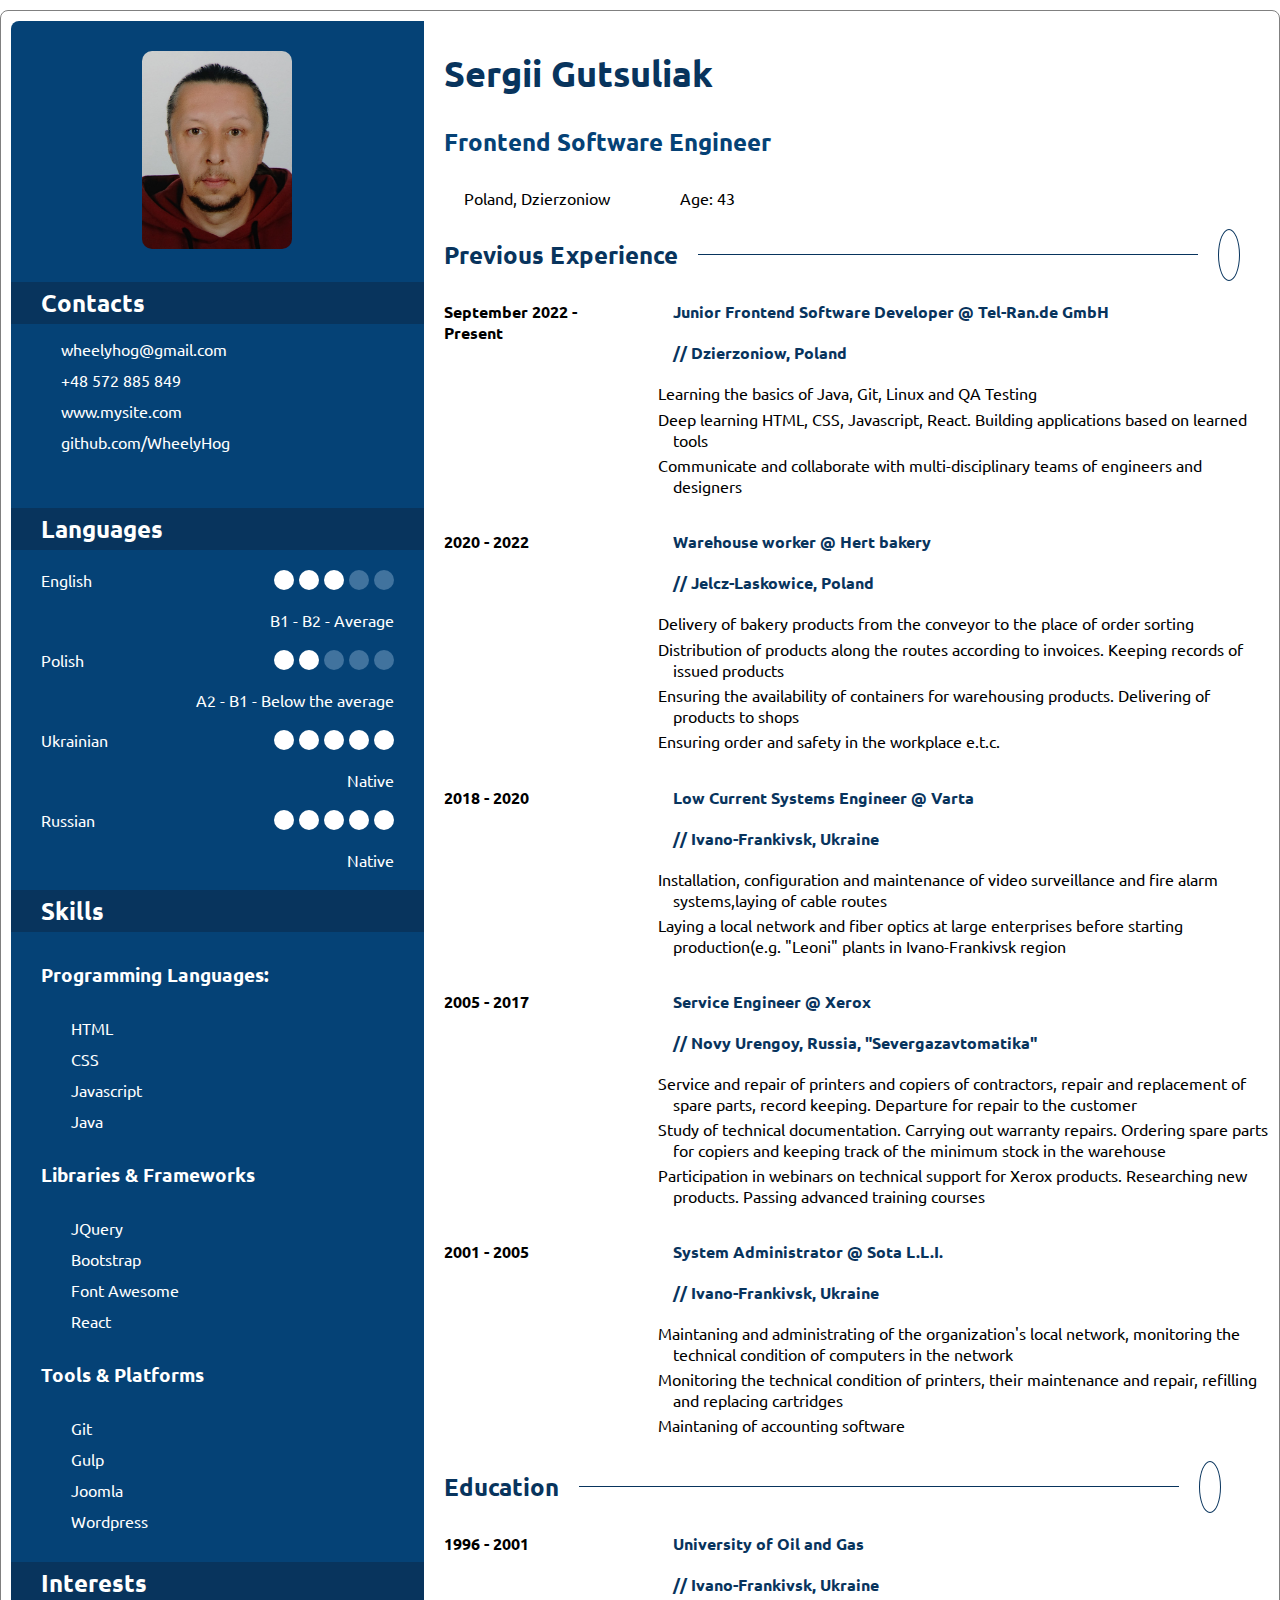
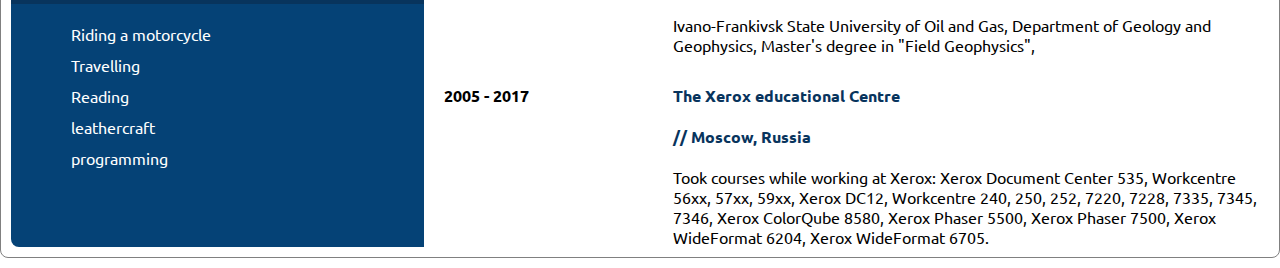
==== index.html @ ce371627 "add cv repository" ====
<!DOCTYPE html>
<html lang="en">
<head>
    <meta charset="UTF-8">
    <title>Title</title>
    <link rel="stylesheet"
          href="https://maxst.icons8.com/vue-static/landings/line-awesome/line-awesome/1.3.0/css/line-awesome.min.css">
    <link rel="stylesheet" href="style.css">
</head>
<body>
<div id="root">
    <div class="aside">
        <div class="contacts">
            <div class="img-container">
                <img src="./photo_2023-02-21_18-38-52.jpg" alt="" class="my-photo">
            </div>
            <h2 class="block-header">Contacts</h2>
            <ul class="contacts-list">
                <li class="contacts-item"><span><i class="las la-envelope"></i></span><a
                        href="mailto: wheelyhog@gmail.com">wheelyhog@gmail.com</a></li>
                <li class="contacts-item"><span><i class="las la-phone-volume"></i></span><a
                        href="tel: +48572885849">+48 572 885 849</a></li>
                <li class="contacts-item"><span><i class="las la-home"></i></span><a
                        href="www.mysite.com">www.mysite.com</a></li>
                <li class="contacts-item"><span><i class="lab la-github"></i></span><a
                        href="https://github.com/WheelyHog">github.com/WheelyHog</a></li>
            </ul>
        </div>
        <div class="languages">
            <h2 class="block-header">Languages</h2>
            <div class="language-block">
                <p class="language-item">English</p>
                <div class="circles">
                    <div class="circle-item circle-active"></div>
                    <div class="circle-item circle-active"></div>
                    <div class="circle-item circle-active"></div>
                    <div class="circle-item"></div>
                    <div class="circle-item"></div>
                </div>
            </div>
            <p class="language-description">B1 - B2 - Average</p>
            <div class="language-block">
                <p class="language-item">Polish</p>
                <div class="circles">
                    <div class="circle-item circle-active"></div>
                    <div class="circle-item circle-active"></div>
                    <div class="circle-item"></div>
                    <div class="circle-item"></div>
                    <div class="circle-item"></div>
                </div>
            </div>
            <p class="language-description">A2 - B1 - Below the average</p>
            <div class="language-block">
                <p class="language-item">Ukrainian</p>
                <div class="circles">
                    <div class="circle-item circle-active"></div>
                    <div class="circle-item circle-active"></div>
                    <div class="circle-item circle-active"></div>
                    <div class="circle-item circle-active"></div>
                    <div class="circle-item circle-active"></div>
                </div>
            </div>
            <p class="language-description">Native</p>
            <div class="language-block">
                <p class="language-item">Russian</p>
                <div class="circles">
                    <div class="circle-item circle-active"></div>
                    <div class="circle-item circle-active"></div>
                    <div class="circle-item circle-active"></div>
                    <div class="circle-item circle-active"></div>
                    <div class="circle-item circle-active"></div>
                </div>
            </div>
            <p class="language-description">Native</p>
        </div>
        <div class="skills">
            <h2 class="block-header">Skills</h2>
            <h3 class="block-subheader">Programming Languages:</h3>
            <ul class="interests-list">
                <li class="interests-item"><span><i class="lab la-html5"></i></span>HTML</li>
                <li class="interests-item"><span><i class="lab la-css3"></i></span>CSS</li>
                <li class="interests-item"><span><i class="lab la-js"></i></span>Javascript</li>
                <li class="interests-item"><span><i class="lab la-java"></i></span>Java</li>
            </ul>
            <h3 class="block-subheader">Libraries & Frameworks</h3>
            <ul class="interests-list">
                <li class="interests-item"><span><i class="las la-file-code"></i></span>JQuery</li>
                <li class="interests-item"><span><i class="lab la-bootstrap"></i></span>Bootstrap</li>
                <li class="interests-item"><span><i class="lab la-font-awesome-flag"></i></span>Font Awesome</li>
                <li class="interests-item"><span><i class="lab la-react"></i></span>React</li>
            </ul>
            <h3 class="block-subheader">Tools & Platforms</h3>
            <ul class="interests-list">
                <li class="interests-item"><span><i class="lab la-github"></i></span>Git</li>
                <li class="interests-item"><span><i class="lab la-gulp"></i></span>Gulp</li>
                <li class="interests-item"><span><i class="lab la-joomla"></i></span>Joomla</li>
                <li class="interests-item"><span><i class="lab la-wordpress"></i></span>Wordpress</li>
            </ul>
        </div>
        <div class="interests">
            <h2 class="block-header">Interests</h2>
            <ul class="interests-list">
                <li class="interests-item"><span><i class="las la-motorcycle"></i></span>Riding a motorcycle</li>
                <li class="interests-item"><span><i class="las la-map-marked"></i></span>Travelling</li>
                <li class="interests-item"><span><i class="las la-book-reader"></i></span>Reading</li>
                <li class="interests-item"><span><i class="las la-paw"></i></span>leathercraft</li>
                <li class="interests-item"><span><i class="las la-terminal"></i></i></span>programming</li>
            </ul>
        </div>
    </div>
    <div class="main">
        <section class="top">
            <h1 class="name">Sergii Gutsuliak</h1>
            <h2 class="speciality">Frontend Software Engineer</h2>
            <div class="info">
                <p class="info-item"><span><i class="las la-map-marker"></i></span>Poland, Dzierzoniow
                </p>
                <p class="info-item"><span><i class="las la-info"></i></i></span>Age: 43</p>
            </div>
        </section>
        <section class="experience">
            <div class="header">
                <h2>Previous Experience</h2>
                <div class="line"></div>
                <h2><i class="las la-briefcase"></i></h2>
            </div>
            <div class="description">
                <div class="period"><h4>September 2022 - Present</h4></div>
                <div class="place"><h4>Junior Frontend Software Developer @ Tel-Ran.de GmbH</h4>
                    <h4>// Dzierzoniow, Poland</h4>
                    <ul class="details">
                        <li class="details-item"><i class="las la-fast-forward"></i>Learning the basics of Java, Git,
                            Linux and QA Testing
                        </li>
                        <li class="details-item"><i class="las la-fast-forward"></i>Deep learning HTML, CSS, Javascript,
                            React. Building applications based on learned tools
                        </li>
                        <li class="details-item"><i class="las la-fast-forward"></i>Communicate and collaborate with
                            multi-disciplinary teams of engineers
                            and
                            designers
                        </li>
                    </ul>
                </div>
            </div>
            <div class="description">
                <div class="period"><h4>2020 - 2022</h4></div>
                <div class="place"><h4>Warehouse worker @ Hert bakery</h4>
                    <h4>// Jelcz-Laskowice, Poland</h4>
                    <ul class="details">
                        <li class="details-item"><i class="las la-fast-forward"></i>Delivery of bakery products from the
                            conveyor to the place of order
                            sorting
                        </li>
                        <li class="details-item"><i class="las la-fast-forward"></i>Distribution of products along the
                            routes according to invoices. Keeping
                            records of issued products
                        </li>
                        <li class="details-item"><i class="las la-fast-forward"></i>Ensuring the availability of
                            containers for warehousing products.
                            Delivering of products to shops
                        </li>
                        <li class="details-item"><i class="las la-fast-forward"></i>Ensuring order and safety in the
                            workplace e.t.c.
                        </li>
                    </ul>
                </div>

            </div>
            <div class="description">
                <div class="period"><h4>2018 - 2020</h4></div>
                <div class="place"><h4>Low Current Systems Engineer @ Varta</h4>
                    <h4>// Ivano-Frankivsk, Ukraine</h4>
                    <ul class="details">
                        <li class="details-item"><i class="las la-fast-forward"></i>Installation, configuration and
                            maintenance of video surveillance and fire alarm systems,laying of cable routes
                        </li>
                        <li class="details-item"><i class="las la-fast-forward"></i>Laying a local network and fiber
                            optics at large enterprises before starting production(e.g. "Leoni" plants in
                            Ivano-Frankivsk region
                        </li>
                    </ul>
                </div>

            </div>
            <div class="description">
                <div class="period"><h4>2005 - 2017</h4></div>
                <div class="place"><h4>Service Engineer @ Xerox</h4>
                    <h4>// Novy Urengoy, Russia, "Severgazavtomatika"</h4>
                    <ul class="details">
                        <li class="details-item"><i class="las la-fast-forward"></i>Service and repair of printers and
                            copiers of contractors, repair and replacement of spare parts, record keeping. Departure for
                            repair to the customer
                        </li>
                        <li class="details-item"><i class="las la-fast-forward"></i>Study of technical documentation.
                            Carrying out warranty repairs. Ordering spare parts for copiers and keeping track of the
                            minimum stock in the warehouse
                        </li>
                        <li class="details-item"><i class="las la-fast-forward"></i>Participation in webinars on
                            technical support for Xerox products. Researching new products. Passing advanced training
                            courses
                        </li>
                    </ul>
                </div>

            </div>
            <div class="description">
                <div class="period"><h4>2001 - 2005</h4></div>
                <div class="place"><h4>System Administrator @ Sota L.L.I.</h4>
                    <h4>// Ivano-Frankivsk, Ukraine</h4>
                    <ul class="details">
                        <li class="details-item"><i class="las la-fast-forward"></i>Maintaning and administrating of
                            the organization's local network, monitoring the technical condition of computers in the
                            network
                        </li>
                        <li class="details-item"><i class="las la-fast-forward"></i>Monitoring the technical condition
                            of printers, their maintenance and repair, refilling and replacing cartridges
                        </li>
                        <li class="details-item"><i class="las la-fast-forward"></i>Maintaning of accounting software
                        </li>
                    </ul>
                </div>

            </div>
        </section>
        <section class="education">
            <div class="header">
                <h2>Education</h2>
                <div class="edu-line"></div>
                <h2><i class="las la-university"></i></h2>
            </div>
            <div class="description">
                <div class="period"><h4>1996 - 2001</h4></div>
                <div class="place"><h4>University of Oil and Gas</h4>
                    <h4>// Ivano-Frankivsk, Ukraine</h4>
                    <p class="text">Ivano-Frankivsk State University of Oil and Gas, Department of Geology and
                        Geophysics, Master's degree in "Field Geophysics", </p>
                </div>
            </div>
            <div class="description">
                <div class="period"><h4>2005 - 2017</h4></div>
                <div class="place"><h4>The Xerox educational Centre</h4>
                    <h4>// Moscow, Russia</h4>
                    <p class="text">Took courses while working at Xerox: Xerox Document Center 535, Workcentre 56xx,
                        57xx, 59xx, Xerox DC12, Workcentre 240, 250, 252, 7220, 7228, 7335, 7345, 7346, Xerox ColorQube
                        8580, Xerox Phaser 5500, Xerox Phaser 7500, Xerox WideFormat 6204, Xerox WideFormat 6705. </p>
                </div>
            </div>
        </section>
    </div>
</div>

<script src="script.js"></script>
</body>
</html>
---- style.css ----
@import url('https://fonts.googleapis.com/css2?family=Ubuntu:wght@300;400;500;700&display=swap');

* {
    margin: 0;
    padding: 0;
    box-sizing: border-box;
    font-family: 'Ubuntu', sans-serif;
}

#root {
    width: 1280px;
    margin: 10px auto;
    display: grid;
    grid-template-columns: 1fr 2fr;
    padding: 10px;
    border: 1px solid gray;
    gap: 20px;
    border-radius: 8px;
}

/*-----------------------aside--------------------*/
.aside {
    background: #054276;
    color: #fff;
    border-radius: 8px 0 0 8px;
}

.img-container {
    text-align: center;
    padding: 30px;
}

.my-photo {
    width: 150px;
    border-radius: 10px;
}

.block-header {
    background: #08345d;
    padding: 5px 30px;
}

.contacts-list {
    padding: 5px 30px;
    list-style: none;
    margin-bottom: 50px;
}

.contacts-item {
    margin-top: 10px;
}

.contacts-item a {
    text-decoration: none;
    color: #ffffff;
    margin-left: 20px;
}

.language-block {
    margin: 20px 30px;
    display: flex;
    justify-content: space-between;
}

.circles {
    display: flex;
    gap: 5px;
}

.circle-item {
    height: 20px;
    width: 20px;
    background: #41739e;
    border-radius: 50%;
}

.circle-active {
    background: #ffffff;
}

.language-description {
    text-align: right;
    margin-right: 30px;
}

.interests {
    margin: 30px 0;
}

.interests-list {
    margin-left: 30px;
    list-style: none;
    margin-top: 20px;
}

.interests-item {
    margin-bottom: 10px;
}

.interests-item span {
    margin-right: 30px;
}

.block-subheader{
    margin: 30px;
}
.skills{
    margin-top: 20px;
}
/*-----------------------main--------------------------*/

.top {
    margin-top: 30px;
}

.name {
    font-size: 36px;
    color: #08345d;
}

.speciality {
    color: #054276;
    margin: 30px 0;
}

.info {
    display: flex;
    gap: 50px;
}

.info-item span {
    margin-right: 20px;
}

.experience {
    margin-top: 30px;
}

.header {
    display: flex;
    gap: 20px;
    color: #08345d;
}

.line {
    background: #08345d;
    height: 1px;
    width: 500px;
    margin-top: 15px;
}

.header h2 i {
    border: 1px solid #08345d;
    padding: 10px;
    border-radius: 50%;
    margin-top: -10px;
}

.description {
    margin-top: 30px;
    display: grid;
    grid-template-columns: 1fr 4fr;
    gap: 80px;
}

.period h4,
.place h4 {
    margin-bottom: 20px;
}

.place h4 {
    color: #08345d;
}

.details {
    list-style: none;
}

.details-item {
    margin-bottom: 5px;
}

.details-item i {
    margin-left: -20px;
    margin-right: 5px;
    color: #08345d;
}

.education {
    margin-top: 30px;
}

.edu-line {
    background: #08345d;
    height: 1px;
    width: 600px;
    margin-top: 15px;
}
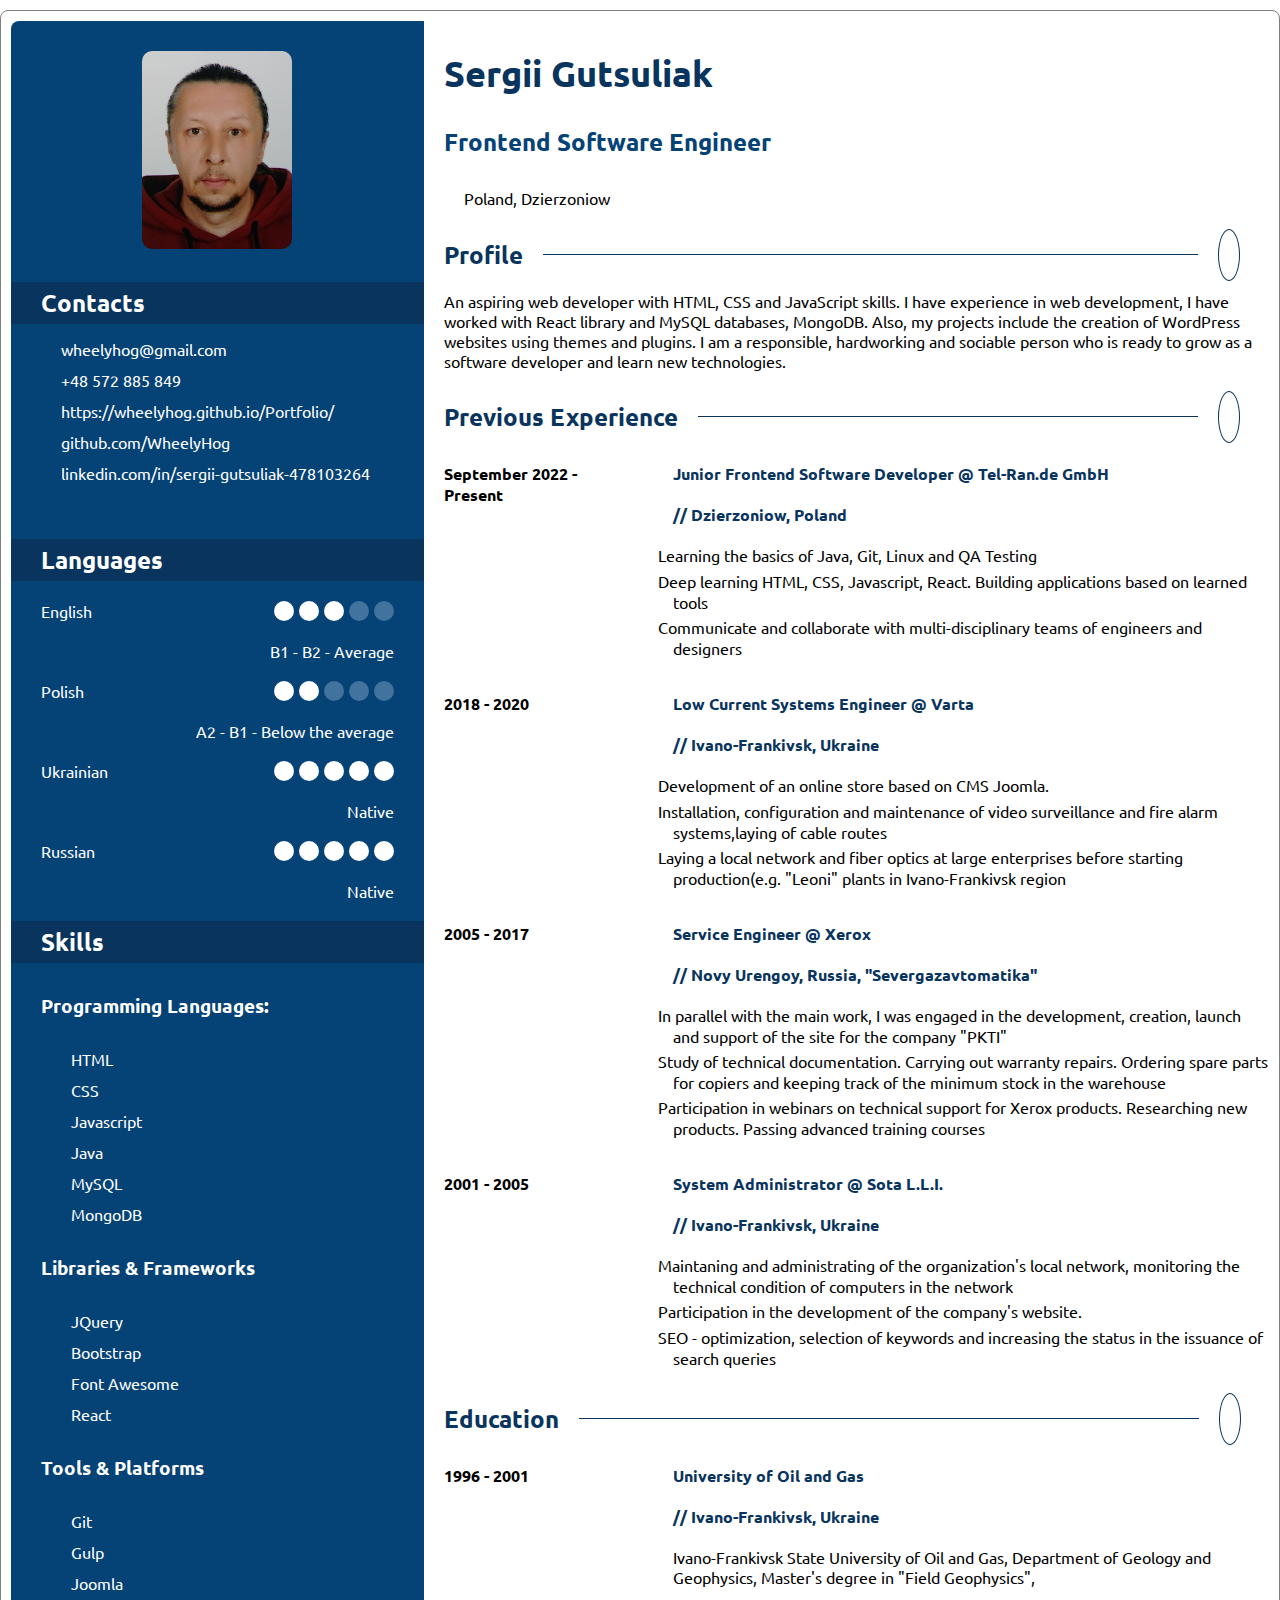
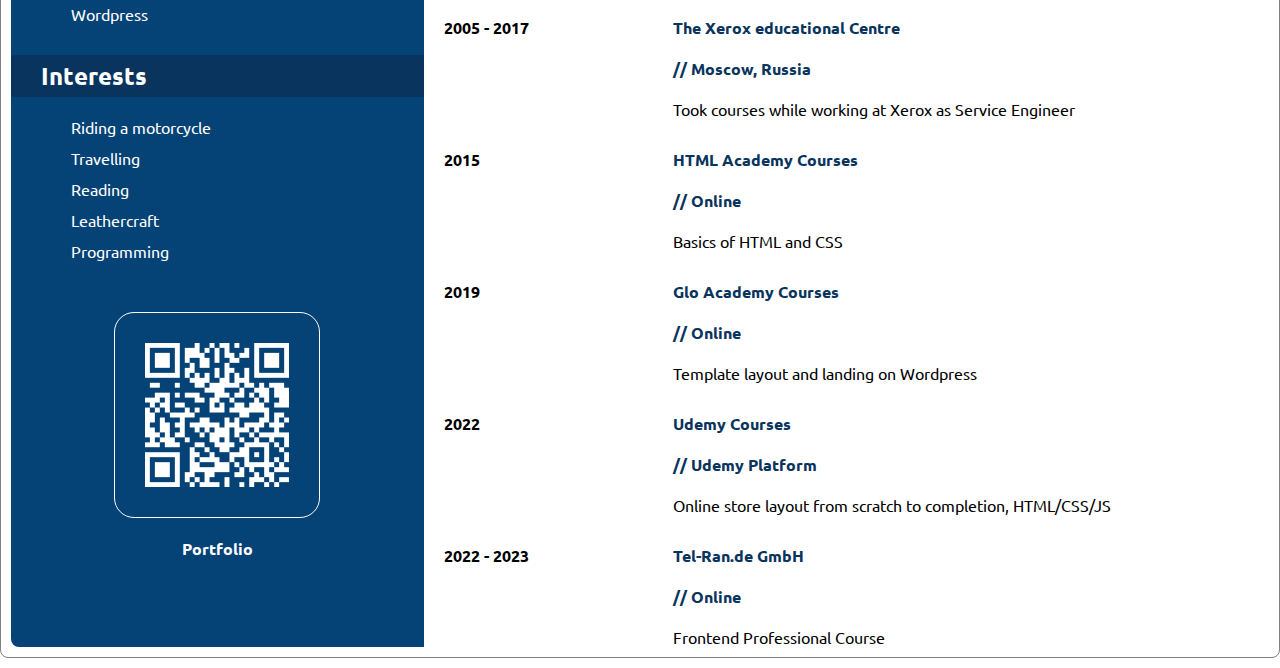
==== commit 8793ffd1: "changes in profile" ====
--- a/index.html
+++ b/index.html
@@ -1,5 +1,6 @@
 <!DOCTYPE html>
 <html lang="en">
+
 <head>
     <meta charset="UTF-8">
     <title>Title</title>
@@ -7,6 +8,7 @@
           href="https://maxst.icons8.com/vue-static/landings/line-awesome/line-awesome/1.3.0/css/line-awesome.min.css">
     <link rel="stylesheet" href="style.css">
 </head>
+
 <body>
 <div id="root">
     <div class="aside">
@@ -21,9 +23,13 @@
                 <li class="contacts-item"><span><i class="las la-phone-volume"></i></span><a
                         href="tel: +48572885849">+48 572 885 849</a></li>
                 <li class="contacts-item"><span><i class="las la-home"></i></span><a
-                        href="www.mysite.com">www.mysite.com</a></li>
+                        href="https://wheelyhog.github.io/Portfolio/">https://wheelyhog.github.io/Portfolio/</a>
+                </li>
                 <li class="contacts-item"><span><i class="lab la-github"></i></span><a
                         href="https://github.com/WheelyHog">github.com/WheelyHog</a></li>
+                <li class="contacts-item"><span><i class="lab la-linkedin"></i></span><a
+                        href="linkedin.com/in/sergii-gutsuliak-478103264">linkedin.com/in/sergii-gutsuliak-478103264</a>
+                </li>
             </ul>
         </div>
         <div class="languages">
@@ -81,6 +87,8 @@
                 <li class="interests-item"><span><i class="lab la-css3"></i></span>CSS</li>
                 <li class="interests-item"><span><i class="lab la-js"></i></span>Javascript</li>
                 <li class="interests-item"><span><i class="lab la-java"></i></span>Java</li>
+                <li class="interests-item"><span><i class="las la-exchange-alt"></i></span>MySQL</li>
+                <li class="interests-item"><span><i class="las la-exchange-alt"></i></span>MongoDB</li>
             </ul>
             <h3 class="block-subheader">Libraries & Frameworks</h3>
             <ul class="interests-list">
@@ -103,9 +111,13 @@
                 <li class="interests-item"><span><i class="las la-motorcycle"></i></span>Riding a motorcycle</li>
                 <li class="interests-item"><span><i class="las la-map-marked"></i></span>Travelling</li>
                 <li class="interests-item"><span><i class="las la-book-reader"></i></span>Reading</li>
-                <li class="interests-item"><span><i class="las la-paw"></i></span>leathercraft</li>
-                <li class="interests-item"><span><i class="las la-terminal"></i></i></span>programming</li>
-            </ul>
+                <li class="interests-item"><span><i class="las la-paw"></i></span>Leathercraft</li>
+                <li class="interests-item"><span><i class="las la-terminal"></i></i></span>Programming</li>
+            </ul>
+        </div>
+        <div class="qr-code">
+            <img src="qr.png"/>
+            <a href="https://wheelyhog.github.io/Portfolio/" class="qr-link">Portfolio</a>
         </div>
     </div>
     <div class="main">
@@ -115,7 +127,20 @@
             <div class="info">
                 <p class="info-item"><span><i class="las la-map-marker"></i></span>Poland, Dzierzoniow
                 </p>
-                <p class="info-item"><span><i class="las la-info"></i></i></span>Age: 43</p>
+                <!-- <p class="info-item"><span><i class="las la-info"></i></i></span>Age: 43</p> -->
+            </div>
+        </section>
+        <section class="profile">
+            <div class="header">
+                <h2>Profile</h2>
+                <div class="profile-line"></div>
+                <h2><i class="las la-id-card"></i></h2>
+            </div>
+            <div class="profile-description">
+                <p>An aspiring web developer with HTML, CSS and JavaScript skills. I have experience in web development,
+                    I have worked with React library and MySQL databases, MongoDB. Also, my projects include the
+                    creation of WordPress websites using themes and plugins. I am a responsible, hardworking and
+                    sociable person who is ready to grow as a software developer and learn new technologies.</p>
             </div>
         </section>
         <section class="experience">
@@ -125,14 +150,19 @@
                 <h2><i class="las la-briefcase"></i></h2>
             </div>
             <div class="description">
-                <div class="period"><h4>September 2022 - Present</h4></div>
-                <div class="place"><h4>Junior Frontend Software Developer @ Tel-Ran.de GmbH</h4>
+                <div class="period">
+                    <h4>September 2022 - Present</h4>
+                </div>
+                <div class="place">
+                    <h4>Junior Frontend Software Developer @ Tel-Ran.de GmbH</h4>
                     <h4>// Dzierzoniow, Poland</h4>
                     <ul class="details">
-                        <li class="details-item"><i class="las la-fast-forward"></i>Learning the basics of Java, Git,
+                        <li class="details-item"><i class="las la-fast-forward"></i>Learning the basics of Java,
+                            Git,
                             Linux and QA Testing
                         </li>
-                        <li class="details-item"><i class="las la-fast-forward"></i>Deep learning HTML, CSS, Javascript,
+                        <li class="details-item"><i class="las la-fast-forward"></i>Deep learning HTML, CSS,
+                            Javascript,
                             React. Building applications based on learned tools
                         </li>
                         <li class="details-item"><i class="las la-fast-forward"></i>Communicate and collaborate with
@@ -143,35 +173,18 @@
                     </ul>
                 </div>
             </div>
-            <div class="description">
-                <div class="period"><h4>2020 - 2022</h4></div>
-                <div class="place"><h4>Warehouse worker @ Hert bakery</h4>
-                    <h4>// Jelcz-Laskowice, Poland</h4>
-                    <ul class="details">
-                        <li class="details-item"><i class="las la-fast-forward"></i>Delivery of bakery products from the
-                            conveyor to the place of order
-                            sorting
-                        </li>
-                        <li class="details-item"><i class="las la-fast-forward"></i>Distribution of products along the
-                            routes according to invoices. Keeping
-                            records of issued products
-                        </li>
-                        <li class="details-item"><i class="las la-fast-forward"></i>Ensuring the availability of
-                            containers for warehousing products.
-                            Delivering of products to shops
-                        </li>
-                        <li class="details-item"><i class="las la-fast-forward"></i>Ensuring order and safety in the
-                            workplace e.t.c.
-                        </li>
-                    </ul>
-                </div>
-
-            </div>
-            <div class="description">
-                <div class="period"><h4>2018 - 2020</h4></div>
-                <div class="place"><h4>Low Current Systems Engineer @ Varta</h4>
+
+            <div class="description">
+                <div class="period">
+                    <h4>2018 - 2020</h4>
+                </div>
+                <div class="place">
+                    <h4>Low Current Systems Engineer @ Varta</h4>
                     <h4>// Ivano-Frankivsk, Ukraine</h4>
                     <ul class="details">
+                        <li class="details-item"><i class="las la-fast-forward"></i>Development of an online store
+                            based on CMS Joomla.
+                        </li>
                         <li class="details-item"><i class="las la-fast-forward"></i>Installation, configuration and
                             maintenance of video surveillance and fire alarm systems,laying of cable routes
                         </li>
@@ -184,39 +197,47 @@
 
             </div>
             <div class="description">
-                <div class="period"><h4>2005 - 2017</h4></div>
-                <div class="place"><h4>Service Engineer @ Xerox</h4>
+                <div class="period">
+                    <h4>2005 - 2017</h4>
+                </div>
+                <div class="place">
+                    <h4>Service Engineer @ Xerox</h4>
                     <h4>// Novy Urengoy, Russia, "Severgazavtomatika"</h4>
                     <ul class="details">
-                        <li class="details-item"><i class="las la-fast-forward"></i>Service and repair of printers and
-                            copiers of contractors, repair and replacement of spare parts, record keeping. Departure for
-                            repair to the customer
-                        </li>
-                        <li class="details-item"><i class="las la-fast-forward"></i>Study of technical documentation.
+                        <li class="details-item"><i class="las la-fast-forward"></i>In parallel with the main work,
+                            I was engaged in the development, creation, launch and support of the site for the
+                            company "PKTI"
+                        </li>
+                        <li class="details-item"><i class="las la-fast-forward"></i>Study of technical
+                            documentation.
                             Carrying out warranty repairs. Ordering spare parts for copiers and keeping track of the
                             minimum stock in the warehouse
                         </li>
                         <li class="details-item"><i class="las la-fast-forward"></i>Participation in webinars on
-                            technical support for Xerox products. Researching new products. Passing advanced training
-                            courses
+                            technical support for Xerox products. Researching new products. Passing advanced
+                            training courses
                         </li>
                     </ul>
                 </div>
 
             </div>
             <div class="description">
-                <div class="period"><h4>2001 - 2005</h4></div>
-                <div class="place"><h4>System Administrator @ Sota L.L.I.</h4>
+                <div class="period">
+                    <h4>2001 - 2005</h4>
+                </div>
+                <div class="place">
+                    <h4>System Administrator @ Sota L.L.I.</h4>
                     <h4>// Ivano-Frankivsk, Ukraine</h4>
                     <ul class="details">
                         <li class="details-item"><i class="las la-fast-forward"></i>Maintaning and administrating of
                             the organization's local network, monitoring the technical condition of computers in the
                             network
                         </li>
-                        <li class="details-item"><i class="las la-fast-forward"></i>Monitoring the technical condition
-                            of printers, their maintenance and repair, refilling and replacing cartridges
-                        </li>
-                        <li class="details-item"><i class="las la-fast-forward"></i>Maintaning of accounting software
+                        <li class="details-item"><i class="las la-fast-forward"></i>Participation in the development
+                            of the company's website.
+                        </li>
+                        <li class="details-item"><i class="las la-fast-forward"></i>SEO - optimization, selection of
+                            keywords and increasing the status in the issuance of search queries
                         </li>
                     </ul>
                 </div>
@@ -230,20 +251,68 @@
                 <h2><i class="las la-university"></i></h2>
             </div>
             <div class="description">
-                <div class="period"><h4>1996 - 2001</h4></div>
-                <div class="place"><h4>University of Oil and Gas</h4>
+                <div class="period">
+                    <h4>1996 - 2001</h4>
+                </div>
+                <div class="place">
+                    <h4>University of Oil and Gas</h4>
                     <h4>// Ivano-Frankivsk, Ukraine</h4>
                     <p class="text">Ivano-Frankivsk State University of Oil and Gas, Department of Geology and
                         Geophysics, Master's degree in "Field Geophysics", </p>
                 </div>
             </div>
             <div class="description">
-                <div class="period"><h4>2005 - 2017</h4></div>
-                <div class="place"><h4>The Xerox educational Centre</h4>
+                <div class="period">
+                    <h4>2005 - 2017</h4>
+                </div>
+                <div class="place">
+                    <h4>The Xerox educational Centre</h4>
                     <h4>// Moscow, Russia</h4>
-                    <p class="text">Took courses while working at Xerox: Xerox Document Center 535, Workcentre 56xx,
-                        57xx, 59xx, Xerox DC12, Workcentre 240, 250, 252, 7220, 7228, 7335, 7345, 7346, Xerox ColorQube
-                        8580, Xerox Phaser 5500, Xerox Phaser 7500, Xerox WideFormat 6204, Xerox WideFormat 6705. </p>
+                    <p class="text">Took courses while working at Xerox as Service Engineer
+                    </p>
+                </div>
+            </div>
+            <div class="description">
+                <div class="period">
+                    <h4>2015</h4>
+                </div>
+                <div class="place">
+                    <h4>HTML Academy Courses</h4>
+                    <h4>// Online</h4>
+                    <p class="text">Basics of HTML and CSS</p>
+                </div>
+            </div>
+            <div class="description">
+                <div class="period">
+                    <h4>2019</h4>
+                </div>
+                <div class="place">
+                    <h4>Glo Academy Courses</h4>
+                    <h4>// Online</h4>
+                    <p class="text">Template layout and landing on Wordpress
+                    </p>
+                </div>
+            </div>
+            <div class="description">
+                <div class="period">
+                    <h4>2022</h4>
+                </div>
+                <div class="place">
+                    <h4>Udemy Courses</h4>
+                    <h4>// Udemy Platform</h4>
+                    <p class="text">Online store layout from scratch to completion, HTML/CSS/JS
+                    </p>
+                </div>
+            </div>
+            <div class="description">
+                <div class="period">
+                    <h4>2022 - 2023</h4>
+                </div>
+                <div class="place">
+                    <h4>Tel-Ran.de GmbH</h4>
+                    <h4>// Online</h4>
+                    <p class="text">Frontend Professional Course
+                    </p>
                 </div>
             </div>
         </section>
@@ -252,4 +321,5 @@
 
 <script src="script.js"></script>
 </body>
+
 </html>--- a/style.css
+++ b/style.css
@@ -101,12 +101,36 @@
     margin-right: 30px;
 }
 
-.block-subheader{
+.block-subheader {
     margin: 30px;
 }
-.skills{
+
+.skills {
     margin-top: 20px;
 }
+
+.qr-code{
+    margin-top: 50px;
+    display: flex;
+    flex-direction: column;
+    justify-content: center;
+    align-items: center;
+    gap: 20px;
+}
+
+.qr-code img{
+    width: 50%;
+    border: 1px solid #ffffff;
+    padding: 30px;
+    border-radius: 20px;
+}
+
+.qr-code a{
+    text-decoration: none;
+    color: #ffffff;
+    font-weight: 600;
+}
+
 /*-----------------------main--------------------------*/
 
 .top {
@@ -134,6 +158,21 @@
 
 .experience {
     margin-top: 30px;
+}
+
+.profile{
+    margin-top: 30px;
+}
+
+.profile-description{
+    margin-top: 20px;
+}
+
+.profile-line {
+    background: #08345d;
+    height: 1px;
+    width: 655px;
+    margin-top: 15px;
 }
 
 .header {
@@ -193,6 +232,6 @@
 .edu-line {
     background: #08345d;
     height: 1px;
-    width: 600px;
+    width: 620px;
     margin-top: 15px;
 }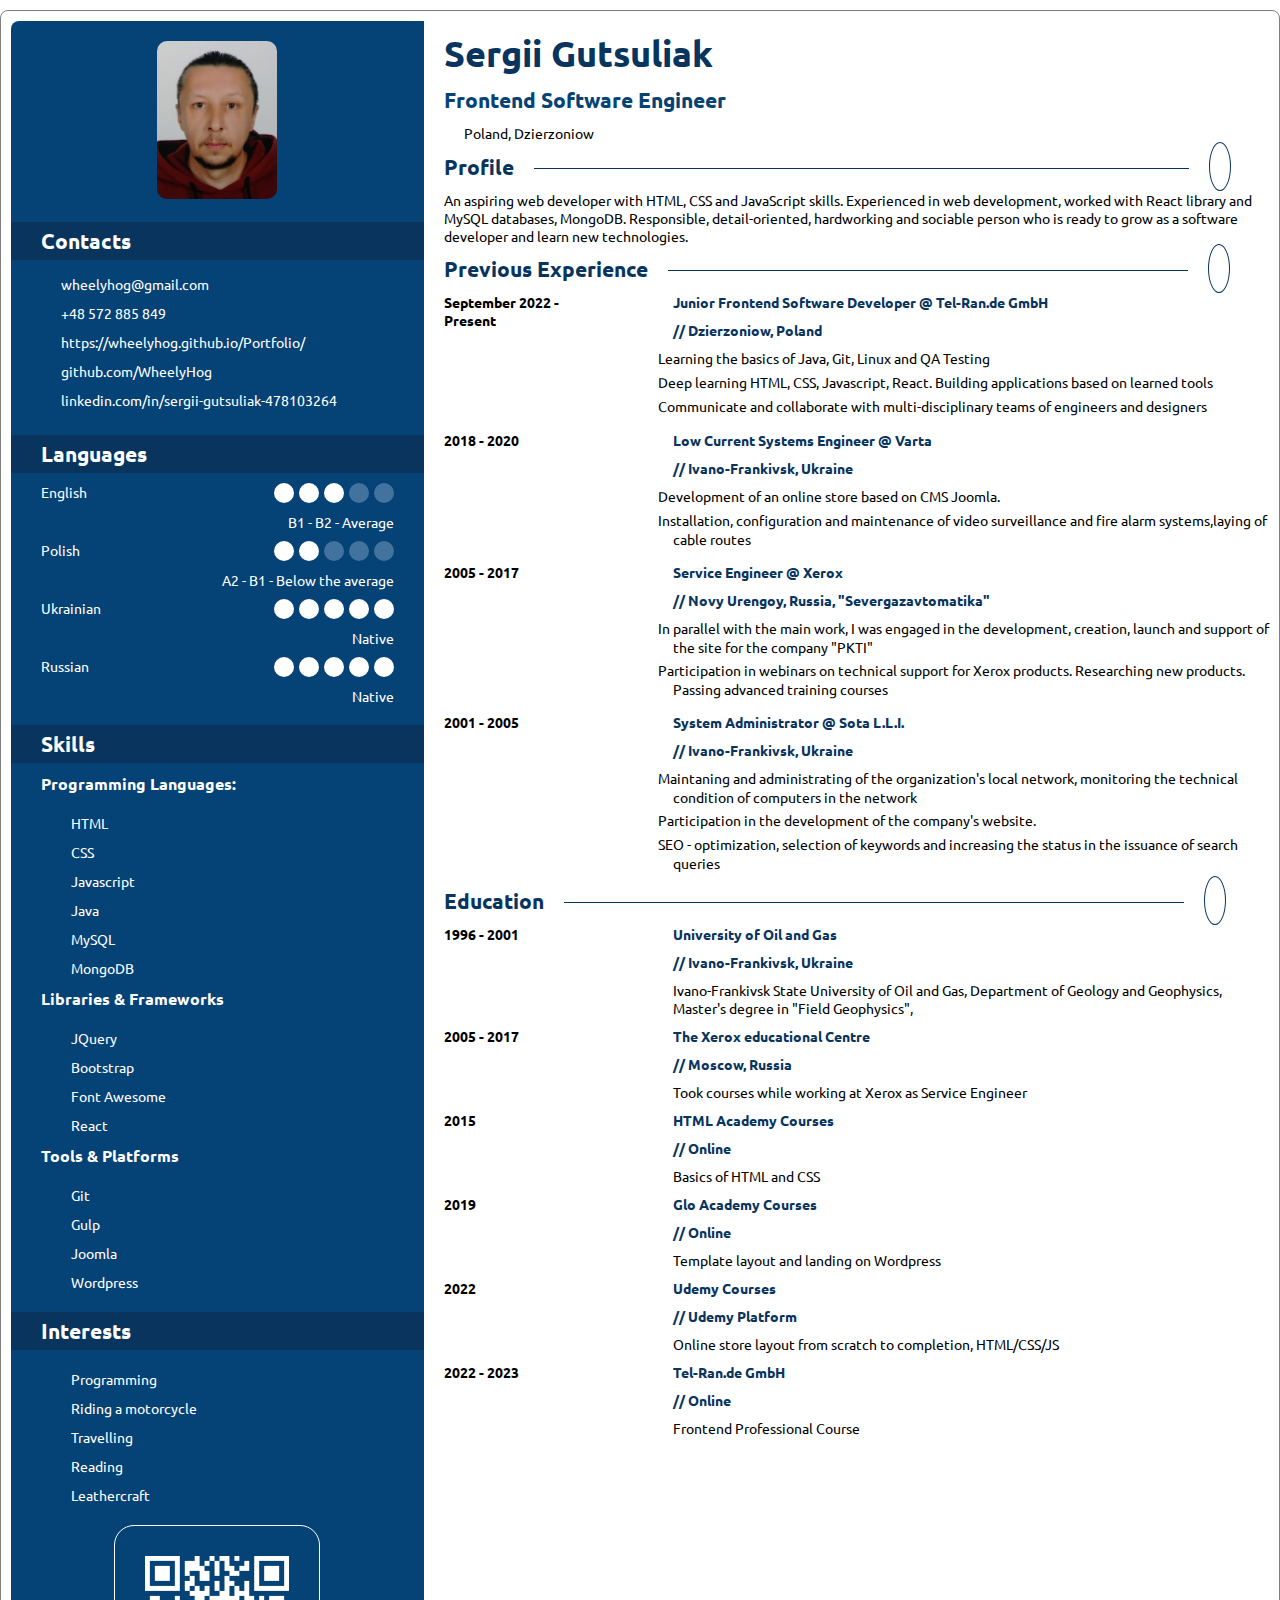
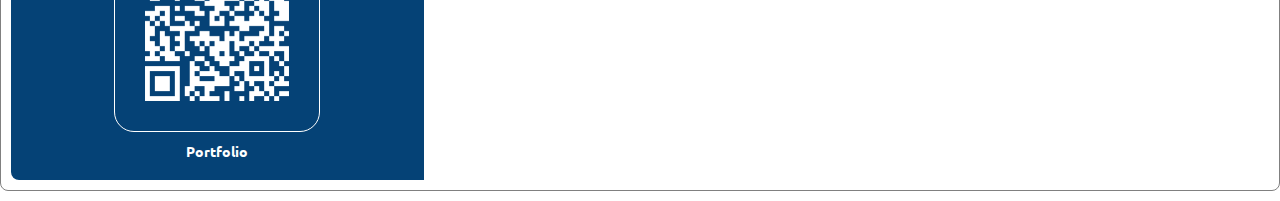
==== commit 38611875: "change font size and some paddings" ====
--- a/index.html
+++ b/index.html
@@ -5,321 +5,317 @@
     <meta charset="UTF-8">
     <title>Title</title>
     <link rel="stylesheet"
-          href="https://maxst.icons8.com/vue-static/landings/line-awesome/line-awesome/1.3.0/css/line-awesome.min.css">
+        href="https://maxst.icons8.com/vue-static/landings/line-awesome/line-awesome/1.3.0/css/line-awesome.min.css">
     <link rel="stylesheet" href="style.css">
 </head>
 
 <body>
-<div id="root">
-    <div class="aside">
-        <div class="contacts">
-            <div class="img-container">
-                <img src="./photo_2023-02-21_18-38-52.jpg" alt="" class="my-photo">
-            </div>
-            <h2 class="block-header">Contacts</h2>
-            <ul class="contacts-list">
-                <li class="contacts-item"><span><i class="las la-envelope"></i></span><a
-                        href="mailto: wheelyhog@gmail.com">wheelyhog@gmail.com</a></li>
-                <li class="contacts-item"><span><i class="las la-phone-volume"></i></span><a
-                        href="tel: +48572885849">+48 572 885 849</a></li>
-                <li class="contacts-item"><span><i class="las la-home"></i></span><a
-                        href="https://wheelyhog.github.io/Portfolio/">https://wheelyhog.github.io/Portfolio/</a>
-                </li>
-                <li class="contacts-item"><span><i class="lab la-github"></i></span><a
-                        href="https://github.com/WheelyHog">github.com/WheelyHog</a></li>
-                <li class="contacts-item"><span><i class="lab la-linkedin"></i></span><a
-                        href="linkedin.com/in/sergii-gutsuliak-478103264">linkedin.com/in/sergii-gutsuliak-478103264</a>
-                </li>
-            </ul>
+    <div id="root">
+        <div class="aside">
+            <div class="contacts">
+                <div class="img-container">
+                    <img src="./photo_2023-02-21_18-38-52.jpg" alt="photo" class="my-photo">
+                </div>
+                <h2 class="block-header">Contacts</h2>
+                <ul class="contacts-list">
+                    <li class="contacts-item"><span><i class="las la-envelope"></i></span><a
+                            href="mailto: wheelyhog@gmail.com">wheelyhog@gmail.com</a></li>
+                    <li class="contacts-item"><span><i class="las la-phone-volume"></i></span><a
+                            href="tel: +48572885849">+48 572 885 849</a></li>
+                    <li class="contacts-item"><span><i class="las la-home"></i></span><a
+                            href="https://wheelyhog.github.io/Portfolio/">https://wheelyhog.github.io/Portfolio/</a>
+                    </li>
+                    <li class="contacts-item"><span><i class="lab la-github"></i></span><a
+                            href="https://github.com/WheelyHog">github.com/WheelyHog</a></li>
+                    <li class="contacts-item"><span><i class="lab la-linkedin"></i></span><a
+                            href="linkedin.com/in/sergii-gutsuliak-478103264">linkedin.com/in/sergii-gutsuliak-478103264</a>
+                    </li>
+                </ul>
+            </div>
+            <div class="languages">
+                <h2 class="block-header">Languages</h2>
+                <div class="language-block">
+                    <p class="language-item">English</p>
+                    <div class="circles">
+                        <div class="circle-item circle-active"></div>
+                        <div class="circle-item circle-active"></div>
+                        <div class="circle-item circle-active"></div>
+                        <div class="circle-item"></div>
+                        <div class="circle-item"></div>
+                    </div>
+                </div>
+                <p class="language-description">B1 - B2 - Average</p>
+                <div class="language-block">
+                    <p class="language-item">Polish</p>
+                    <div class="circles">
+                        <div class="circle-item circle-active"></div>
+                        <div class="circle-item circle-active"></div>
+                        <div class="circle-item"></div>
+                        <div class="circle-item"></div>
+                        <div class="circle-item"></div>
+                    </div>
+                </div>
+                <p class="language-description">A2 - B1 - Below the average</p>
+                <div class="language-block">
+                    <p class="language-item">Ukrainian</p>
+                    <div class="circles">
+                        <div class="circle-item circle-active"></div>
+                        <div class="circle-item circle-active"></div>
+                        <div class="circle-item circle-active"></div>
+                        <div class="circle-item circle-active"></div>
+                        <div class="circle-item circle-active"></div>
+                    </div>
+                </div>
+                <p class="language-description">Native</p>
+                <div class="language-block">
+                    <p class="language-item">Russian</p>
+                    <div class="circles">
+                        <div class="circle-item circle-active"></div>
+                        <div class="circle-item circle-active"></div>
+                        <div class="circle-item circle-active"></div>
+                        <div class="circle-item circle-active"></div>
+                        <div class="circle-item circle-active"></div>
+                    </div>
+                </div>
+                <p class="language-description">Native</p>
+            </div>
+            <div class="skills">
+                <h2 class="block-header">Skills</h2>
+                <h3 class="block-subheader">Programming Languages:</h3>
+                <ul class="interests-list">
+                    <li class="interests-item"><span><i class="lab la-html5"></i></span>HTML</li>
+                    <li class="interests-item"><span><i class="lab la-css3"></i></span>CSS</li>
+                    <li class="interests-item"><span><i class="lab la-js"></i></span>Javascript</li>
+                    <li class="interests-item"><span><i class="lab la-java"></i></span>Java</li>
+                    <li class="interests-item"><span><i class="las la-exchange-alt"></i></span>MySQL</li>
+                    <li class="interests-item"><span><i class="las la-exchange-alt"></i></span>MongoDB</li>
+                </ul>
+                <h3 class="block-subheader">Libraries & Frameworks</h3>
+                <ul class="interests-list">
+                    <li class="interests-item"><span><i class="las la-file-code"></i></span>JQuery</li>
+                    <li class="interests-item"><span><i class="lab la-bootstrap"></i></span>Bootstrap</li>
+                    <li class="interests-item"><span><i class="lab la-font-awesome-flag"></i></span>Font Awesome</li>
+                    <li class="interests-item"><span><i class="lab la-react"></i></span>React</li>
+                </ul>
+                <h3 class="block-subheader">Tools & Platforms</h3>
+                <ul class="interests-list">
+                    <li class="interests-item"><span><i class="lab la-github"></i></span>Git</li>
+                    <li class="interests-item"><span><i class="lab la-gulp"></i></span>Gulp</li>
+                    <li class="interests-item"><span><i class="lab la-joomla"></i></span>Joomla</li>
+                    <li class="interests-item"><span><i class="lab la-wordpress"></i></span>Wordpress</li>
+                </ul>
+            </div>
+            <div class="interests">
+                <h2 class="block-header">Interests</h2>
+                <ul class="interests-list">
+                    <li class="interests-item"><span><i class="las la-terminal"></i></i></span>Programming</li>
+                    <li class="interests-item"><span><i class="las la-motorcycle"></i></span>Riding a motorcycle</li>
+                    <li class="interests-item"><span><i class="las la-map-marked"></i></span>Travelling</li>
+                    <li class="interests-item"><span><i class="las la-book-reader"></i></span>Reading</li>
+                    <li class="interests-item"><span><i class="las la-paw"></i></span>Leathercraft</li>
+                </ul>
+            </div>
+            <div class="qr-code">
+                <img src="qr.png" />
+                <a href="https://wheelyhog.github.io/Portfolio/" class="qr-link">Portfolio</a>
+            </div>
         </div>
-        <div class="languages">
-            <h2 class="block-header">Languages</h2>
-            <div class="language-block">
-                <p class="language-item">English</p>
-                <div class="circles">
-                    <div class="circle-item circle-active"></div>
-                    <div class="circle-item circle-active"></div>
-                    <div class="circle-item circle-active"></div>
-                    <div class="circle-item"></div>
-                    <div class="circle-item"></div>
-                </div>
-            </div>
-            <p class="language-description">B1 - B2 - Average</p>
-            <div class="language-block">
-                <p class="language-item">Polish</p>
-                <div class="circles">
-                    <div class="circle-item circle-active"></div>
-                    <div class="circle-item circle-active"></div>
-                    <div class="circle-item"></div>
-                    <div class="circle-item"></div>
-                    <div class="circle-item"></div>
-                </div>
-            </div>
-            <p class="language-description">A2 - B1 - Below the average</p>
-            <div class="language-block">
-                <p class="language-item">Ukrainian</p>
-                <div class="circles">
-                    <div class="circle-item circle-active"></div>
-                    <div class="circle-item circle-active"></div>
-                    <div class="circle-item circle-active"></div>
-                    <div class="circle-item circle-active"></div>
-                    <div class="circle-item circle-active"></div>
-                </div>
-            </div>
-            <p class="language-description">Native</p>
-            <div class="language-block">
-                <p class="language-item">Russian</p>
-                <div class="circles">
-                    <div class="circle-item circle-active"></div>
-                    <div class="circle-item circle-active"></div>
-                    <div class="circle-item circle-active"></div>
-                    <div class="circle-item circle-active"></div>
-                    <div class="circle-item circle-active"></div>
-                </div>
-            </div>
-            <p class="language-description">Native</p>
-        </div>
-        <div class="skills">
-            <h2 class="block-header">Skills</h2>
-            <h3 class="block-subheader">Programming Languages:</h3>
-            <ul class="interests-list">
-                <li class="interests-item"><span><i class="lab la-html5"></i></span>HTML</li>
-                <li class="interests-item"><span><i class="lab la-css3"></i></span>CSS</li>
-                <li class="interests-item"><span><i class="lab la-js"></i></span>Javascript</li>
-                <li class="interests-item"><span><i class="lab la-java"></i></span>Java</li>
-                <li class="interests-item"><span><i class="las la-exchange-alt"></i></span>MySQL</li>
-                <li class="interests-item"><span><i class="las la-exchange-alt"></i></span>MongoDB</li>
-            </ul>
-            <h3 class="block-subheader">Libraries & Frameworks</h3>
-            <ul class="interests-list">
-                <li class="interests-item"><span><i class="las la-file-code"></i></span>JQuery</li>
-                <li class="interests-item"><span><i class="lab la-bootstrap"></i></span>Bootstrap</li>
-                <li class="interests-item"><span><i class="lab la-font-awesome-flag"></i></span>Font Awesome</li>
-                <li class="interests-item"><span><i class="lab la-react"></i></span>React</li>
-            </ul>
-            <h3 class="block-subheader">Tools & Platforms</h3>
-            <ul class="interests-list">
-                <li class="interests-item"><span><i class="lab la-github"></i></span>Git</li>
-                <li class="interests-item"><span><i class="lab la-gulp"></i></span>Gulp</li>
-                <li class="interests-item"><span><i class="lab la-joomla"></i></span>Joomla</li>
-                <li class="interests-item"><span><i class="lab la-wordpress"></i></span>Wordpress</li>
-            </ul>
-        </div>
-        <div class="interests">
-            <h2 class="block-header">Interests</h2>
-            <ul class="interests-list">
-                <li class="interests-item"><span><i class="las la-motorcycle"></i></span>Riding a motorcycle</li>
-                <li class="interests-item"><span><i class="las la-map-marked"></i></span>Travelling</li>
-                <li class="interests-item"><span><i class="las la-book-reader"></i></span>Reading</li>
-                <li class="interests-item"><span><i class="las la-paw"></i></span>Leathercraft</li>
-                <li class="interests-item"><span><i class="las la-terminal"></i></i></span>Programming</li>
-            </ul>
-        </div>
-        <div class="qr-code">
-            <img src="qr.png"/>
-            <a href="https://wheelyhog.github.io/Portfolio/" class="qr-link">Portfolio</a>
+        <div class="main">
+            <section class="top">
+                <h1 class="name">Sergii Gutsuliak</h1>
+                <h2 class="speciality">Frontend Software Engineer</h2>
+                <div class="info">
+                    <p class="info-item"><span><i class="las la-map-marker"></i></span>Poland, Dzierzoniow
+                    </p>
+                    <!-- <p class="info-item"><span><i class="las la-info"></i></i></span>Age: 43</p> -->
+                </div>
+            </section>
+            <section class="profile">
+                <div class="header">
+                    <h2>Profile</h2>
+                    <div class="profile-line"></div>
+                    <h2><i class="las la-id-card"></i></h2>
+                </div>
+                <div class="profile-description">
+                    <p>An aspiring web developer with HTML, CSS and JavaScript skills. Experienced in web
+                        development, worked with React library and MySQL databases, MongoDB. Responsible,
+                        detail-oriented, hardworking and sociable person who is ready to grow as a software developer
+                        and learn new technologies.</p>
+                </div>
+            </section>
+            <section class="experience">
+                <div class="header">
+                    <h2>Previous Experience</h2>
+                    <div class="line"></div>
+                    <h2><i class="las la-briefcase"></i></h2>
+                </div>
+                <div class="description">
+                    <div class="period">
+                        <h4>September 2022 - Present</h4>
+                    </div>
+                    <div class="place">
+                        <h4>Junior Frontend Software Developer @ Tel-Ran.de GmbH</h4>
+                        <h4>// Dzierzoniow, Poland</h4>
+                        <ul class="details">
+                            <li class="details-item"><i class="las la-fast-forward"></i>Learning the basics of Java,
+                                Git, Linux and QA Testing
+                            </li>
+                            <li class="details-item"><i class="las la-fast-forward"></i>Deep learning HTML, CSS,
+                                Javascript, React. Building applications based on learned tools
+                            </li>
+                            <li class="details-item"><i class="las la-fast-forward"></i>Communicate and collaborate with
+                                multi-disciplinary teams of engineers and designers
+                            </li>
+                        </ul>
+                    </div>
+                </div>
+
+                <div class="description">
+                    <div class="period">
+                        <h4>2018 - 2020</h4>
+                    </div>
+                    <div class="place">
+                        <h4>Low Current Systems Engineer @ Varta</h4>
+                        <h4>// Ivano-Frankivsk, Ukraine</h4>
+                        <ul class="details">
+                            <li class="details-item"><i class="las la-fast-forward"></i>Development of an online store
+                                based on CMS Joomla.
+                            </li>
+                            <li class="details-item"><i class="las la-fast-forward"></i>Installation, configuration and
+                                maintenance of video surveillance and fire alarm systems,laying of cable routes
+                            </li>
+                            <!-- <li class="details-item"><i class="las la-fast-forward"></i>Laying a local network and fiber
+                                optics at large enterprises before starting production(e.g. "Leoni" plants in
+                                Ivano-Frankivsk region)
+                            </li> -->
+                        </ul>
+                    </div>
+
+                </div>
+                <div class="description">
+                    <div class="period">
+                        <h4>2005 - 2017</h4>
+                    </div>
+                    <div class="place">
+                        <h4>Service Engineer @ Xerox</h4>
+                        <h4>// Novy Urengoy, Russia, "Severgazavtomatika"</h4>
+                        <ul class="details">
+                            <li class="details-item"><i class="las la-fast-forward"></i>In parallel with the main work,
+                                I was engaged in the development, creation, launch and support of the site for the
+                                company "PKTI"
+                            </li>
+                            <!-- <li class="details-item"><i class="las la-fast-forward"></i>Study of technical
+                                documentation.
+                                Carrying out warranty repairs. Ordering spare parts for copiers and keeping track of the
+                                minimum stock in the warehouse
+                            </li> -->
+                            <li class="details-item"><i class="las la-fast-forward"></i>Participation in webinars on
+                                technical support for Xerox products. Researching new products. Passing advanced
+                                training courses
+                            </li>
+                        </ul>
+                    </div>
+
+                </div>
+                <div class="description">
+                    <div class="period">
+                        <h4>2001 - 2005</h4>
+                    </div>
+                    <div class="place">
+                        <h4>System Administrator @ Sota L.L.I.</h4>
+                        <h4>// Ivano-Frankivsk, Ukraine</h4>
+                        <ul class="details">
+                            <li class="details-item"><i class="las la-fast-forward"></i>Maintaning and administrating of
+                                the organization's local network, monitoring the technical condition of computers in the
+                                network
+                            </li>
+                            <li class="details-item"><i class="las la-fast-forward"></i>Participation in the development
+                                of the company's website.
+                            </li>
+                            <li class="details-item"><i class="las la-fast-forward"></i>SEO - optimization, selection of
+                                keywords and increasing the status in the issuance of search queries
+                            </li>
+                        </ul>
+                    </div>
+
+                </div>
+            </section>
+            <section class="education">
+                <div class="header">
+                    <h2>Education</h2>
+                    <div class="edu-line"></div>
+                    <h2><i class="las la-university"></i></h2>
+                </div>
+                <div class="description">
+                    <div class="period">
+                        <h4>1996 - 2001</h4>
+                    </div>
+                    <div class="place">
+                        <h4>University of Oil and Gas</h4>
+                        <h4>// Ivano-Frankivsk, Ukraine</h4>
+                        <p class="text">Ivano-Frankivsk State University of Oil and Gas, Department of Geology and
+                            Geophysics, Master's degree in "Field Geophysics", </p>
+                    </div>
+                </div>
+                <div class="description">
+                    <div class="period">
+                        <h4>2005 - 2017</h4>
+                    </div>
+                    <div class="place">
+                        <h4>The Xerox educational Centre</h4>
+                        <h4>// Moscow, Russia</h4>
+                        <p class="text">Took courses while working at Xerox as Service Engineer
+                        </p>
+                    </div>
+                </div>
+                <div class="description">
+                    <div class="period">
+                        <h4>2015</h4>
+                    </div>
+                    <div class="place">
+                        <h4>HTML Academy Courses</h4>
+                        <h4>// Online</h4>
+                        <p class="text">Basics of HTML and CSS</p>
+                    </div>
+                </div>
+                <div class="description">
+                    <div class="period">
+                        <h4>2019</h4>
+                    </div>
+                    <div class="place">
+                        <h4>Glo Academy Courses</h4>
+                        <h4>// Online</h4>
+                        <p class="text">Template layout and landing on Wordpress
+                        </p>
+                    </div>
+                </div>
+                <div class="description">
+                    <div class="period">
+                        <h4>2022</h4>
+                    </div>
+                    <div class="place">
+                        <h4>Udemy Courses</h4>
+                        <h4>// Udemy Platform</h4>
+                        <p class="text">Online store layout from scratch to completion, HTML/CSS/JS
+                        </p>
+                    </div>
+                </div>
+                <div class="description">
+                    <div class="period">
+                        <h4>2022 - 2023</h4>
+                    </div>
+                    <div class="place">
+                        <h4>Tel-Ran.de GmbH</h4>
+                        <h4>// Online</h4>
+                        <p class="text">Frontend Professional Course
+                        </p>
+                    </div>
+                </div>
+            </section>
         </div>
     </div>
-    <div class="main">
-        <section class="top">
-            <h1 class="name">Sergii Gutsuliak</h1>
-            <h2 class="speciality">Frontend Software Engineer</h2>
-            <div class="info">
-                <p class="info-item"><span><i class="las la-map-marker"></i></span>Poland, Dzierzoniow
-                </p>
-                <!-- <p class="info-item"><span><i class="las la-info"></i></i></span>Age: 43</p> -->
-            </div>
-        </section>
-        <section class="profile">
-            <div class="header">
-                <h2>Profile</h2>
-                <div class="profile-line"></div>
-                <h2><i class="las la-id-card"></i></h2>
-            </div>
-            <div class="profile-description">
-                <p>An aspiring web developer with HTML, CSS and JavaScript skills. I have experience in web development,
-                    I have worked with React library and MySQL databases, MongoDB. Also, my projects include the
-                    creation of WordPress websites using themes and plugins. I am a responsible, hardworking and
-                    sociable person who is ready to grow as a software developer and learn new technologies.</p>
-            </div>
-        </section>
-        <section class="experience">
-            <div class="header">
-                <h2>Previous Experience</h2>
-                <div class="line"></div>
-                <h2><i class="las la-briefcase"></i></h2>
-            </div>
-            <div class="description">
-                <div class="period">
-                    <h4>September 2022 - Present</h4>
-                </div>
-                <div class="place">
-                    <h4>Junior Frontend Software Developer @ Tel-Ran.de GmbH</h4>
-                    <h4>// Dzierzoniow, Poland</h4>
-                    <ul class="details">
-                        <li class="details-item"><i class="las la-fast-forward"></i>Learning the basics of Java,
-                            Git,
-                            Linux and QA Testing
-                        </li>
-                        <li class="details-item"><i class="las la-fast-forward"></i>Deep learning HTML, CSS,
-                            Javascript,
-                            React. Building applications based on learned tools
-                        </li>
-                        <li class="details-item"><i class="las la-fast-forward"></i>Communicate and collaborate with
-                            multi-disciplinary teams of engineers
-                            and
-                            designers
-                        </li>
-                    </ul>
-                </div>
-            </div>
-
-            <div class="description">
-                <div class="period">
-                    <h4>2018 - 2020</h4>
-                </div>
-                <div class="place">
-                    <h4>Low Current Systems Engineer @ Varta</h4>
-                    <h4>// Ivano-Frankivsk, Ukraine</h4>
-                    <ul class="details">
-                        <li class="details-item"><i class="las la-fast-forward"></i>Development of an online store
-                            based on CMS Joomla.
-                        </li>
-                        <li class="details-item"><i class="las la-fast-forward"></i>Installation, configuration and
-                            maintenance of video surveillance and fire alarm systems,laying of cable routes
-                        </li>
-                        <li class="details-item"><i class="las la-fast-forward"></i>Laying a local network and fiber
-                            optics at large enterprises before starting production(e.g. "Leoni" plants in
-                            Ivano-Frankivsk region
-                        </li>
-                    </ul>
-                </div>
-
-            </div>
-            <div class="description">
-                <div class="period">
-                    <h4>2005 - 2017</h4>
-                </div>
-                <div class="place">
-                    <h4>Service Engineer @ Xerox</h4>
-                    <h4>// Novy Urengoy, Russia, "Severgazavtomatika"</h4>
-                    <ul class="details">
-                        <li class="details-item"><i class="las la-fast-forward"></i>In parallel with the main work,
-                            I was engaged in the development, creation, launch and support of the site for the
-                            company "PKTI"
-                        </li>
-                        <li class="details-item"><i class="las la-fast-forward"></i>Study of technical
-                            documentation.
-                            Carrying out warranty repairs. Ordering spare parts for copiers and keeping track of the
-                            minimum stock in the warehouse
-                        </li>
-                        <li class="details-item"><i class="las la-fast-forward"></i>Participation in webinars on
-                            technical support for Xerox products. Researching new products. Passing advanced
-                            training courses
-                        </li>
-                    </ul>
-                </div>
-
-            </div>
-            <div class="description">
-                <div class="period">
-                    <h4>2001 - 2005</h4>
-                </div>
-                <div class="place">
-                    <h4>System Administrator @ Sota L.L.I.</h4>
-                    <h4>// Ivano-Frankivsk, Ukraine</h4>
-                    <ul class="details">
-                        <li class="details-item"><i class="las la-fast-forward"></i>Maintaning and administrating of
-                            the organization's local network, monitoring the technical condition of computers in the
-                            network
-                        </li>
-                        <li class="details-item"><i class="las la-fast-forward"></i>Participation in the development
-                            of the company's website.
-                        </li>
-                        <li class="details-item"><i class="las la-fast-forward"></i>SEO - optimization, selection of
-                            keywords and increasing the status in the issuance of search queries
-                        </li>
-                    </ul>
-                </div>
-
-            </div>
-        </section>
-        <section class="education">
-            <div class="header">
-                <h2>Education</h2>
-                <div class="edu-line"></div>
-                <h2><i class="las la-university"></i></h2>
-            </div>
-            <div class="description">
-                <div class="period">
-                    <h4>1996 - 2001</h4>
-                </div>
-                <div class="place">
-                    <h4>University of Oil and Gas</h4>
-                    <h4>// Ivano-Frankivsk, Ukraine</h4>
-                    <p class="text">Ivano-Frankivsk State University of Oil and Gas, Department of Geology and
-                        Geophysics, Master's degree in "Field Geophysics", </p>
-                </div>
-            </div>
-            <div class="description">
-                <div class="period">
-                    <h4>2005 - 2017</h4>
-                </div>
-                <div class="place">
-                    <h4>The Xerox educational Centre</h4>
-                    <h4>// Moscow, Russia</h4>
-                    <p class="text">Took courses while working at Xerox as Service Engineer
-                    </p>
-                </div>
-            </div>
-            <div class="description">
-                <div class="period">
-                    <h4>2015</h4>
-                </div>
-                <div class="place">
-                    <h4>HTML Academy Courses</h4>
-                    <h4>// Online</h4>
-                    <p class="text">Basics of HTML and CSS</p>
-                </div>
-            </div>
-            <div class="description">
-                <div class="period">
-                    <h4>2019</h4>
-                </div>
-                <div class="place">
-                    <h4>Glo Academy Courses</h4>
-                    <h4>// Online</h4>
-                    <p class="text">Template layout and landing on Wordpress
-                    </p>
-                </div>
-            </div>
-            <div class="description">
-                <div class="period">
-                    <h4>2022</h4>
-                </div>
-                <div class="place">
-                    <h4>Udemy Courses</h4>
-                    <h4>// Udemy Platform</h4>
-                    <p class="text">Online store layout from scratch to completion, HTML/CSS/JS
-                    </p>
-                </div>
-            </div>
-            <div class="description">
-                <div class="period">
-                    <h4>2022 - 2023</h4>
-                </div>
-                <div class="place">
-                    <h4>Tel-Ran.de GmbH</h4>
-                    <h4>// Online</h4>
-                    <p class="text">Frontend Professional Course
-                    </p>
-                </div>
-            </div>
-        </section>
-    </div>
-</div>
-
-<script src="script.js"></script>
+
+    <script src="script.js"></script>
 </body>
 
 </html>--- a/style.css
+++ b/style.css
@@ -16,6 +16,7 @@
     border: 1px solid gray;
     gap: 20px;
     border-radius: 8px;
+    font-size: 14px;
 }
 
 /*-----------------------aside--------------------*/
@@ -27,11 +28,11 @@
 
 .img-container {
     text-align: center;
-    padding: 30px;
+    padding: 20px;
 }
 
 .my-photo {
-    width: 150px;
+    width: 120px;
     border-radius: 10px;
 }
 
@@ -43,7 +44,7 @@
 .contacts-list {
     padding: 5px 30px;
     list-style: none;
-    margin-bottom: 50px;
+    margin-bottom: 20px;
 }
 
 .contacts-item {
@@ -57,7 +58,7 @@
 }
 
 .language-block {
-    margin: 20px 30px;
+    margin: 10px 30px;
     display: flex;
     justify-content: space-between;
 }
@@ -84,7 +85,7 @@
 }
 
 .interests {
-    margin: 30px 0;
+    margin: 20px 0;
 }
 
 .interests-list {
@@ -102,39 +103,40 @@
 }
 
 .block-subheader {
-    margin: 30px;
+    margin: 10px 30px;
 }
 
 .skills {
     margin-top: 20px;
 }
 
-.qr-code{
-    margin-top: 50px;
+.qr-code {
+    margin-top: 20px;
     display: flex;
     flex-direction: column;
     justify-content: center;
     align-items: center;
-    gap: 20px;
-}
-
-.qr-code img{
+    gap: 10px;
+}
+
+.qr-code img {
     width: 50%;
     border: 1px solid #ffffff;
     padding: 30px;
     border-radius: 20px;
 }
 
-.qr-code a{
+.qr-code a {
     text-decoration: none;
     color: #ffffff;
     font-weight: 600;
+    margin-bottom: 20px;
 }
 
 /*-----------------------main--------------------------*/
 
 .top {
-    margin-top: 30px;
+    margin-top: 10px;
 }
 
 .name {
@@ -144,7 +146,7 @@
 
 .speciality {
     color: #054276;
-    margin: 30px 0;
+    margin: 10px 0;
 }
 
 .info {
@@ -157,15 +159,15 @@
 }
 
 .experience {
-    margin-top: 30px;
-}
-
-.profile{
-    margin-top: 30px;
-}
-
-.profile-description{
-    margin-top: 20px;
+    margin-top: 10px;
+}
+
+.profile {
+    margin-top: 10px;
+}
+
+.profile-description {
+    margin-top: 10px;
 }
 
 .profile-line {
@@ -184,7 +186,7 @@
 .line {
     background: #08345d;
     height: 1px;
-    width: 500px;
+    width: 520px;
     margin-top: 15px;
 }
 
@@ -196,7 +198,7 @@
 }
 
 .description {
-    margin-top: 30px;
+    margin-top: 10px;
     display: grid;
     grid-template-columns: 1fr 4fr;
     gap: 80px;
@@ -204,7 +206,7 @@
 
 .period h4,
 .place h4 {
-    margin-bottom: 20px;
+    margin-bottom: 10px;
 }
 
 .place h4 {
@@ -226,7 +228,7 @@
 }
 
 .education {
-    margin-top: 30px;
+    margin-top: 10px;
 }
 
 .edu-line {
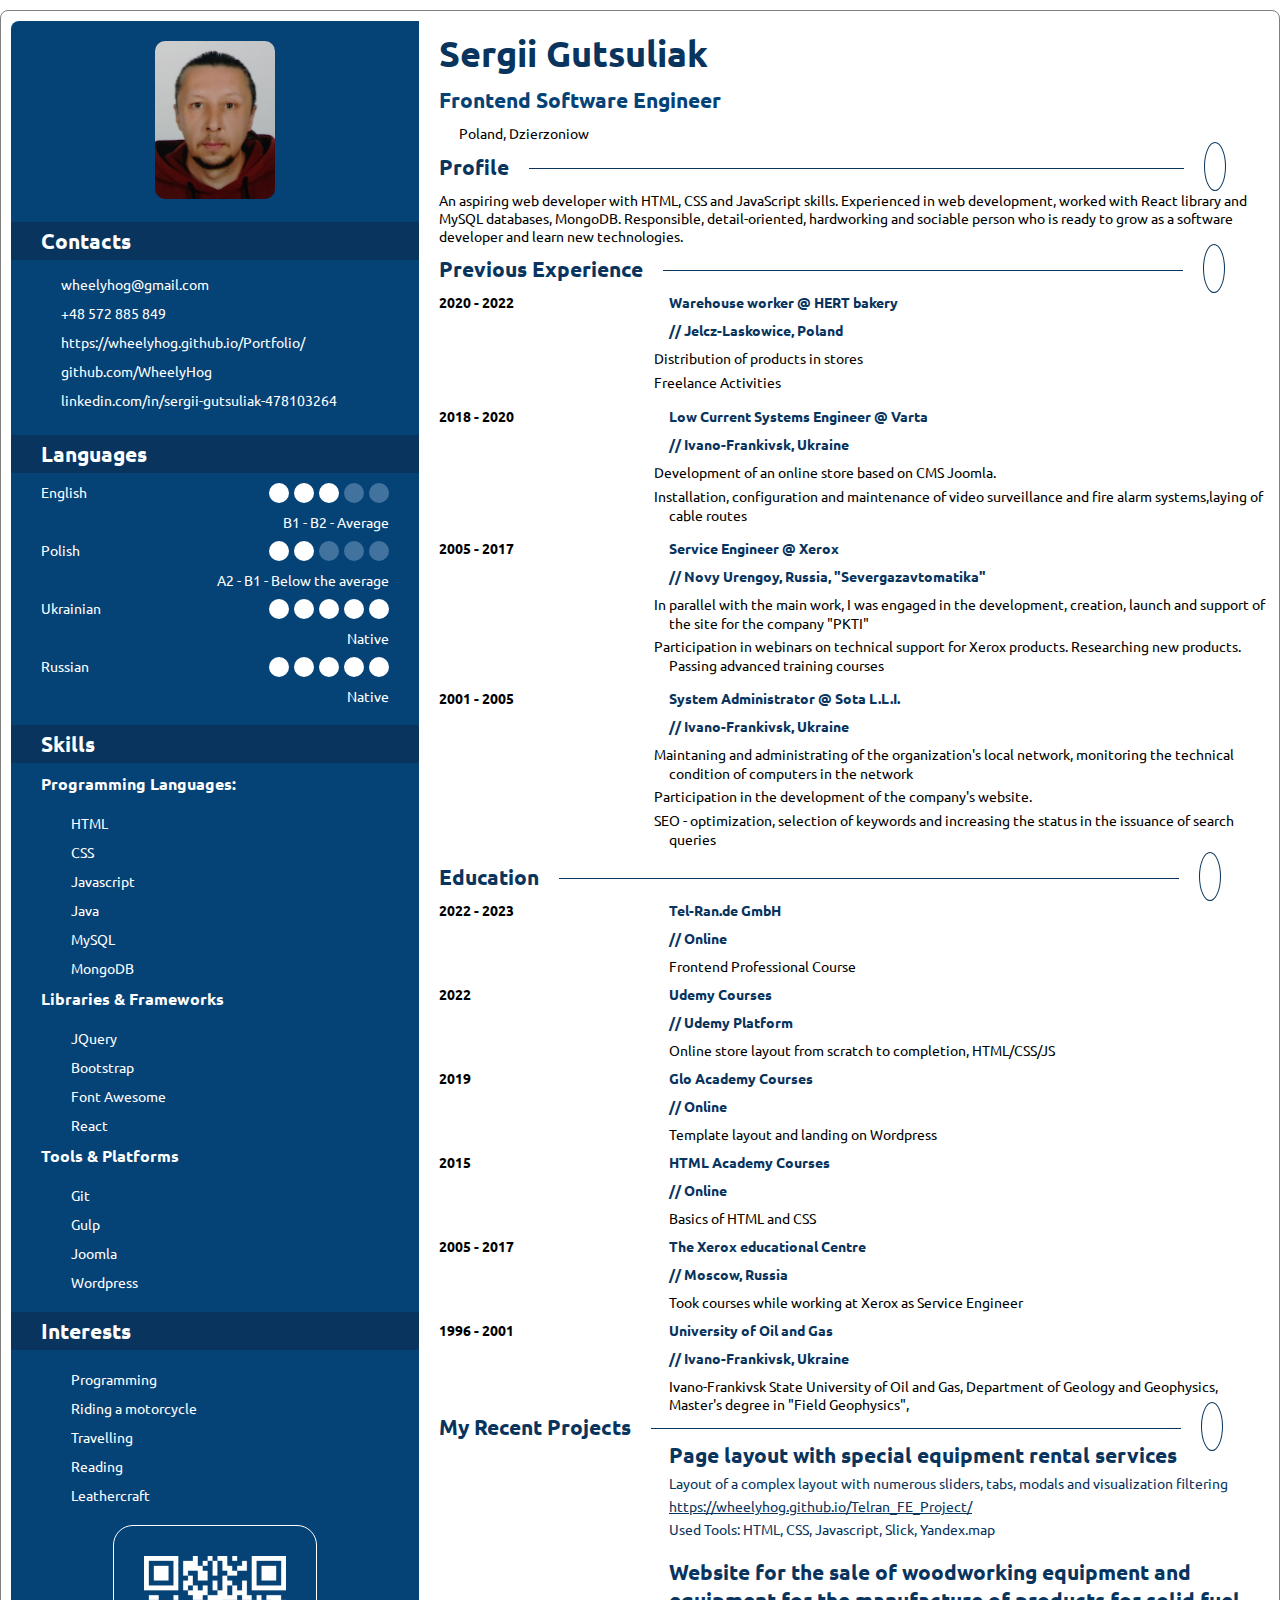
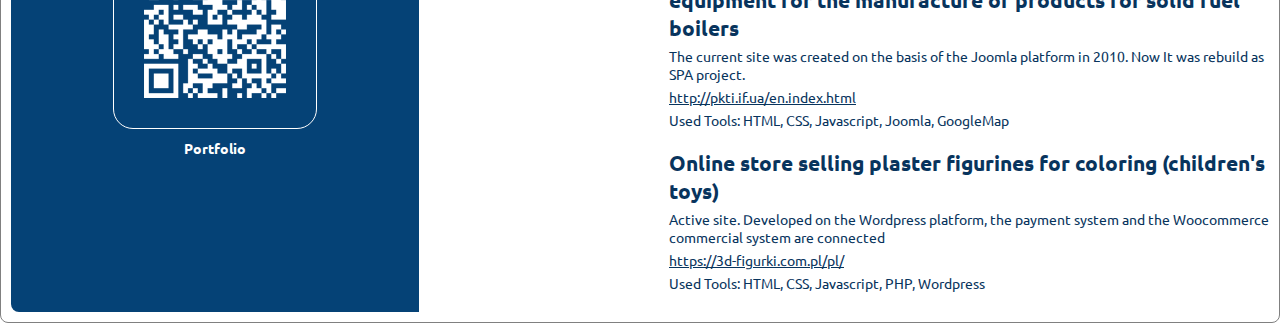
==== commit bb69f8bc: "update pkti link" ====
--- a/index.html
+++ b/index.html
@@ -151,20 +151,16 @@
                 </div>
                 <div class="description">
                     <div class="period">
-                        <h4>September 2022 - Present</h4>
-                    </div>
-                    <div class="place">
-                        <h4>Junior Frontend Software Developer @ Tel-Ran.de GmbH</h4>
-                        <h4>// Dzierzoniow, Poland</h4>
+                        <h4>2020 - 2022</h4>
+                    </div>
+                    <div class="place">
+                        <h4>Warehouse worker @ HERT bakery</h4>
+                        <h4>// Jelcz-Laskowice, Poland</h4>
                         <ul class="details">
-                            <li class="details-item"><i class="las la-fast-forward"></i>Learning the basics of Java,
-                                Git, Linux and QA Testing
-                            </li>
-                            <li class="details-item"><i class="las la-fast-forward"></i>Deep learning HTML, CSS,
-                                Javascript, React. Building applications based on learned tools
-                            </li>
-                            <li class="details-item"><i class="las la-fast-forward"></i>Communicate and collaborate with
-                                multi-disciplinary teams of engineers and designers
+                            <li class="details-item"><i class="las la-fast-forward"></i>Distribution of products in
+                                stores
+                            </li>
+                            <li class="details-item"><i class="las la-fast-forward"></i>Freelance Activities
                             </li>
                         </ul>
                     </div>
@@ -248,6 +244,60 @@
                 </div>
                 <div class="description">
                     <div class="period">
+                        <h4>2022 - 2023</h4>
+                    </div>
+                    <div class="place">
+                        <h4>Tel-Ran.de GmbH</h4>
+                        <h4>// Online</h4>
+                        <p class="text">Frontend Professional Course
+                        </p>
+                    </div>
+                </div>
+                <div class="description">
+                    <div class="period">
+                        <h4>2022</h4>
+                    </div>
+                    <div class="place">
+                        <h4>Udemy Courses</h4>
+                        <h4>// Udemy Platform</h4>
+                        <p class="text">Online store layout from scratch to completion, HTML/CSS/JS
+                        </p>
+                    </div>
+                </div>
+                <div class="description">
+                    <div class="period">
+                        <h4>2019</h4>
+                    </div>
+                    <div class="place">
+                        <h4>Glo Academy Courses</h4>
+                        <h4>// Online</h4>
+                        <p class="text">Template layout and landing on Wordpress
+                        </p>
+                    </div>
+                </div>
+                <div class="description">
+                    <div class="period">
+                        <h4>2015</h4>
+                    </div>
+                    <div class="place">
+                        <h4>HTML Academy Courses</h4>
+                        <h4>// Online</h4>
+                        <p class="text">Basics of HTML and CSS</p>
+                    </div>
+                </div>
+                <div class="description">
+                    <div class="period">
+                        <h4>2005 - 2017</h4>
+                    </div>
+                    <div class="place">
+                        <h4>The Xerox educational Centre</h4>
+                        <h4>// Moscow, Russia</h4>
+                        <p class="text">Took courses while working at Xerox as Service Engineer
+                        </p>
+                    </div>
+                </div>
+                <div class="description">
+                    <div class="period">
                         <h4>1996 - 2001</h4>
                     </div>
                     <div class="place">
@@ -257,58 +307,51 @@
                             Geophysics, Master's degree in "Field Geophysics", </p>
                     </div>
                 </div>
-                <div class="description">
-                    <div class="period">
-                        <h4>2005 - 2017</h4>
-                    </div>
-                    <div class="place">
-                        <h4>The Xerox educational Centre</h4>
-                        <h4>// Moscow, Russia</h4>
-                        <p class="text">Took courses while working at Xerox as Service Engineer
-                        </p>
-                    </div>
-                </div>
-                <div class="description">
-                    <div class="period">
-                        <h4>2015</h4>
-                    </div>
-                    <div class="place">
-                        <h4>HTML Academy Courses</h4>
-                        <h4>// Online</h4>
-                        <p class="text">Basics of HTML and CSS</p>
-                    </div>
-                </div>
-                <div class="description">
-                    <div class="period">
-                        <h4>2019</h4>
-                    </div>
-                    <div class="place">
-                        <h4>Glo Academy Courses</h4>
-                        <h4>// Online</h4>
-                        <p class="text">Template layout and landing on Wordpress
-                        </p>
-                    </div>
-                </div>
-                <div class="description">
-                    <div class="period">
-                        <h4>2022</h4>
-                    </div>
-                    <div class="place">
-                        <h4>Udemy Courses</h4>
-                        <h4>// Udemy Platform</h4>
-                        <p class="text">Online store layout from scratch to completion, HTML/CSS/JS
-                        </p>
-                    </div>
-                </div>
-                <div class="description">
-                    <div class="period">
-                        <h4>2022 - 2023</h4>
-                    </div>
-                    <div class="place">
-                        <h4>Tel-Ran.de GmbH</h4>
-                        <h4>// Online</h4>
-                        <p class="text">Frontend Professional Course
-                        </p>
+            </section>
+            <section class="projects">
+                <div class="header">
+                    <h2>My Recent Projects</h2>
+                    <div class="projects-line"></div>
+                    <h2><i class="las la-laptop-code"></i></h2>
+                </div>
+                <div class="project_wrapper">
+                    <div class="project_icon">
+                        <i class="las la-money-check"></i>
+                    </div>
+                    <div class="project_description">
+                        <h2 class="project_title">Page layout with special equipment rental services</h2>
+                        <p class="project_about">Layout of a complex layout with numerous sliders, tabs, modals and
+                            visualization filtering</p>
+                        <a href="https://wheelyhog.github.io/Telran_FE_Project/"
+                            class="project_link">https://wheelyhog.github.io/Telran_FE_Project/</a>
+                        <p class="project_tools">Used Tools: HTML, CSS, Javascript, Slick, Yandex.map</p>
+                    </div>
+                </div>
+                <div class="project_wrapper">
+                    <div class="project_icon">
+                        <i class="las la-money-check"></i>
+                    </div>
+                    <div class="project_description">
+                        <h2 class="project_title">Website for the sale of woodworking equipment and equipment for the
+                            manufacture of products for solid fuel boilers</h2>
+                        <p class="project_about">The current site was created on the basis of the Joomla platform in
+                            2010. Now It was rebuild as SPA project.</p>
+                        <a href="http://pkti.if.ua/en.index.html"
+                            class="project_link">http://pkti.if.ua/en.index.html</a>
+                        <p class="project_tools">Used Tools: HTML, CSS, Javascript, Joomla, GoogleMap</p>
+                    </div>
+                </div>
+                <div class="project_wrapper">
+                    <div class="project_icon">
+                        <i class="las la-money-check"></i>
+                    </div>
+                    <div class="project_description">
+                        <h2 class="project_title">Online store selling plaster figurines for coloring (children's toys)
+                        </h2>
+                        <p class="project_about">Active site. Developed on the Wordpress platform, the payment system
+                            and the Woocommerce commercial system are connected</p>
+                        <a href="https://3d-figurki.com.pl/pl/" class="project_link">https://3d-figurki.com.pl/pl/</a>
+                        <p class="project_tools">Used Tools: HTML, CSS, Javascript, PHP, Wordpress</p>
                     </div>
                 </div>
             </section>
--- a/style.css
+++ b/style.css
@@ -236,4 +236,42 @@
     height: 1px;
     width: 620px;
     margin-top: 15px;
+}
+
+/* ========================== projects===================== */
+.projects {
+    color: #08345d;
+}
+
+.projects-line {
+    background: #08345d;
+    height: 1px;
+    width: 530px;
+    margin-top: 15px;
+}
+
+.project_icon {
+    width: 150px;
+    text-align: center;
+}
+
+.project_icon i {
+    font-size: 90px;
+}
+
+.project_wrapper {
+    display: flex;
+    gap: 80px;
+    margin-bottom: 20px;
+}
+
+.project_description {
+    display: flex;
+    flex-direction: column;
+    gap: 5px;
+    width: 600px;
+}
+
+.project_link {
+    color: #08345d;
 }